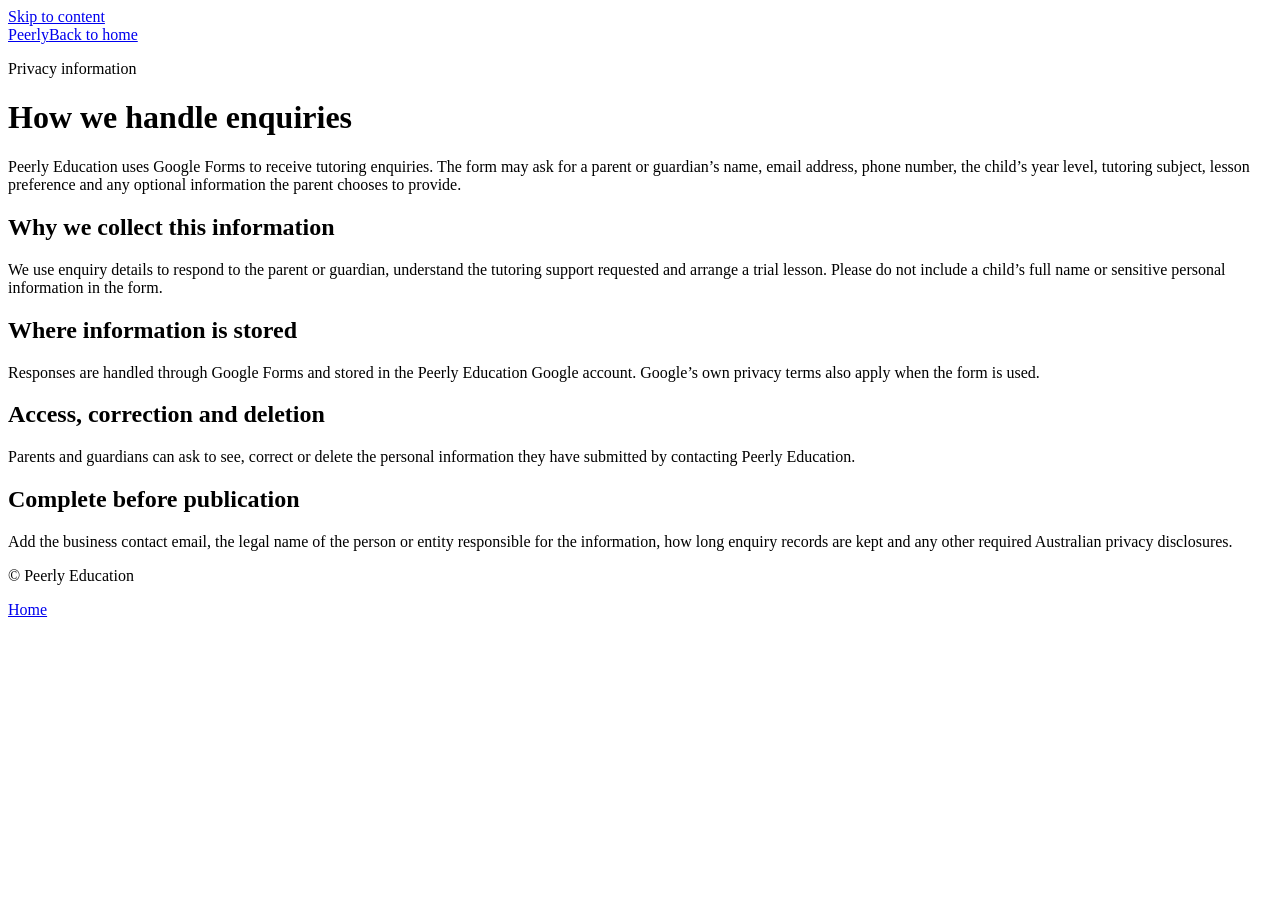
==== privacy.html @ bdd9d7d8 "Add privacy.html" ====
<!doctype html>
<html lang="en-AU">
<head>
  <meta charset="utf-8">
  <meta name="viewport" content="width=device-width, initial-scale=1">
  <title>Privacy | Peerly Education</title>
  <meta name="description" content="How Peerly Education handles tutoring enquiries.">
  <link rel="icon" href="assets/favicon.svg" type="image/svg+xml">
  <link rel="preconnect" href="https://fonts.googleapis.com">
  <link rel="preconnect" href="https://fonts.gstatic.com" crossorigin>
  <link href="https://fonts.googleapis.com/css2?family=Barlow+Condensed:wght@600;700&family=DM+Sans:wght@400;500;600;700&display=swap" rel="stylesheet">
  <link rel="stylesheet" href="assets/styles.css">
</head>
<body class="privacy-page">
  <a class="skip-link" href="#main">Skip to content</a>
  <header class="site-header"><div class="nav-wrap"><a class="wordmark" href="index.html"><span class="wordmark-dot" aria-hidden="true"></span><span>Peerly</span></a><a class="text-link" href="index.html">Back to home</a></div></header>
  <main class="privacy-main" id="main">
    <p class="eyebrow">Privacy information</p>
    <h1>How we handle enquiries</h1>
    <p>Peerly Education uses Google Forms to receive tutoring enquiries. The form may ask for a parent or guardian’s name, email address, phone number, the child’s year level, tutoring subject, lesson preference and any optional information the parent chooses to provide.</p>
    <h2>Why we collect this information</h2>
    <p>We use enquiry details to respond to the parent or guardian, understand the tutoring support requested and arrange a trial lesson. Please do not include a child’s full name or sensitive personal information in the form.</p>
    <h2>Where information is stored</h2>
    <p>Responses are handled through Google Forms and stored in the Peerly Education Google account. Google’s own privacy terms also apply when the form is used.</p>
    <h2>Access, correction and deletion</h2>
    <p>Parents and guardians can ask to see, correct or delete the personal information they have submitted by contacting Peerly Education.</p>
    <div class="privacy-owner-note" role="note">
      <h2>Complete before publication</h2>
      <p>Add the business contact email, the legal name of the person or entity responsible for the information, how long enquiry records are kept and any other required Australian privacy disclosures.</p>
    </div>
  </main>
  <footer class="site-footer"><div class="footer-bottom"><p>© Peerly Education</p><a href="index.html">Home</a></div></footer>
</body>
</html>
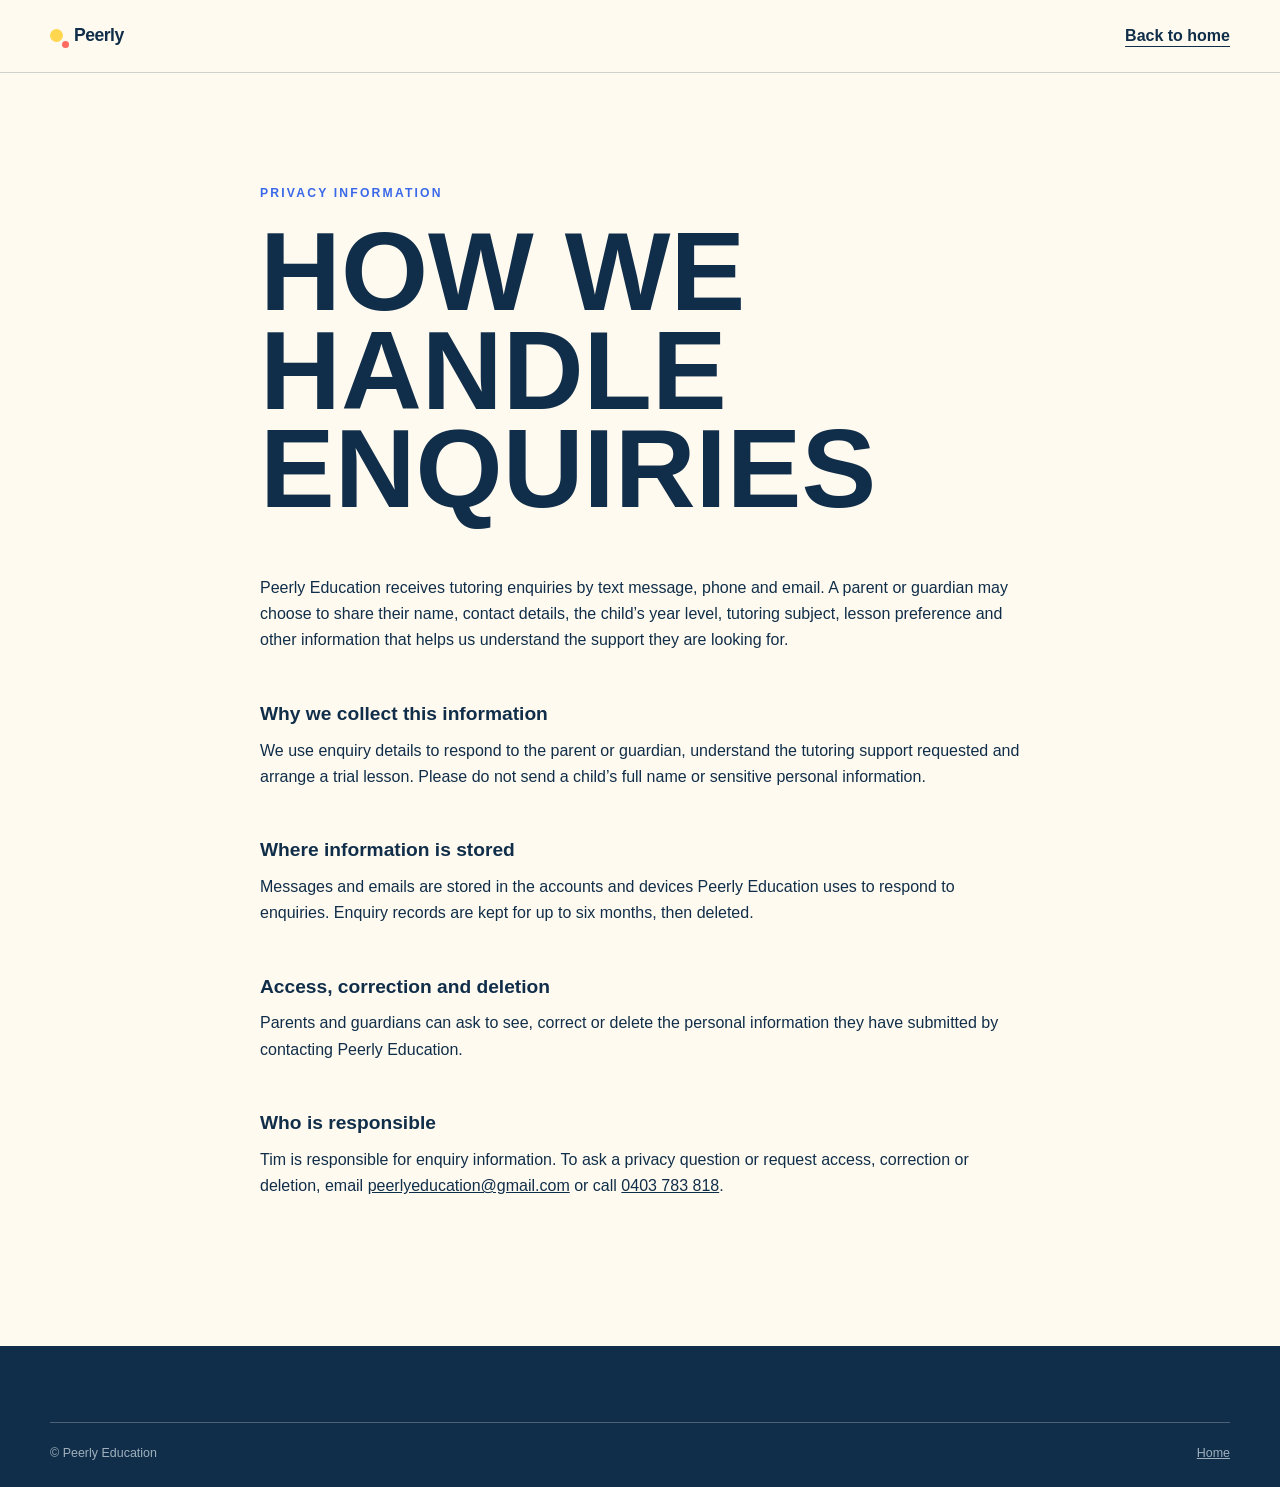
==== commit 3331773c: "Update privacy.html" ====
--- a/privacy.html
+++ b/privacy.html
@@ -17,17 +17,15 @@
   <main class="privacy-main" id="main">
     <p class="eyebrow">Privacy information</p>
     <h1>How we handle enquiries</h1>
-    <p>Peerly Education uses Google Forms to receive tutoring enquiries. The form may ask for a parent or guardian’s name, email address, phone number, the child’s year level, tutoring subject, lesson preference and any optional information the parent chooses to provide.</p>
+    <p>Peerly Education receives tutoring enquiries by text message, phone and email. A parent or guardian may choose to share their name, contact details, the child’s year level, tutoring subject, lesson preference and other information that helps us understand the support they are looking for.</p>
     <h2>Why we collect this information</h2>
-    <p>We use enquiry details to respond to the parent or guardian, understand the tutoring support requested and arrange a trial lesson. Please do not include a child’s full name or sensitive personal information in the form.</p>
+    <p>We use enquiry details to respond to the parent or guardian, understand the tutoring support requested and arrange a trial lesson. Please do not send a child’s full name or sensitive personal information.</p>
     <h2>Where information is stored</h2>
-    <p>Responses are handled through Google Forms and stored in the Peerly Education Google account. Google’s own privacy terms also apply when the form is used.</p>
+    <p>Messages and emails are stored in the accounts and devices Peerly Education uses to respond to enquiries. Enquiry records are kept for up to six months, then deleted.</p>
     <h2>Access, correction and deletion</h2>
     <p>Parents and guardians can ask to see, correct or delete the personal information they have submitted by contacting Peerly Education.</p>
-    <div class="privacy-owner-note" role="note">
-      <h2>Complete before publication</h2>
-      <p>Add the business contact email, the legal name of the person or entity responsible for the information, how long enquiry records are kept and any other required Australian privacy disclosures.</p>
-    </div>
+    <h2>Who is responsible</h2>
+    <p>Tim is responsible for enquiry information. To ask a privacy question or request access, correction or deletion, email <a href="mailto:peerlyeducation@gmail.com">peerlyeducation@gmail.com</a> or call <a href="tel:+61403783818">0403 783 818</a>.</p>
   </main>
   <footer class="site-footer"><div class="footer-bottom"><p>© Peerly Education</p><a href="index.html">Home</a></div></footer>
 </body>
--- a/assets/styles.css
+++ b/assets/styles.css
@@ -0,0 +1,290 @@
+:root {
+  --ink: #102e49;
+  --blue: #3968e8;
+  --paper: #fffaf0;
+  --white: #fffefa;
+  --yellow: #ffd64f;
+  --coral: #ff6b61;
+  --mint: #bde9d8;
+  --line: rgba(16, 46, 73, 0.2);
+  --muted: #526474;
+  --display: "Barlow Condensed", sans-serif;
+  --body: "DM Sans", sans-serif;
+  --page: min(1180px, calc(100% - 40px));
+  --radius: 22px;
+}
+
+* { box-sizing: border-box; }
+html { scroll-behavior: smooth; scroll-padding-top: 88px; }
+body { margin: 0; overflow-x: hidden; background: var(--paper); color: var(--ink); font-family: var(--body); font-size: 16px; line-height: 1.65; }
+body::before { content: ""; position: fixed; inset: 0; z-index: -1; opacity: 0.17; pointer-events: none; background-image: radial-gradient(var(--ink) 0.55px, transparent 0.55px); background-size: 18px 18px; }
+a { color: inherit; }
+button, a { -webkit-tap-highlight-color: transparent; }
+button { font: inherit; }
+h1, h2, h3, p { margin-top: 0; }
+h1, h2, h3 { text-wrap: balance; }
+p { text-wrap: pretty; }
+.skip-link { position: fixed; top: 8px; left: 8px; z-index: 200; padding: 10px 16px; transform: translateY(-150%); background: var(--yellow); color: var(--ink); font-weight: 700; }
+.skip-link:focus { transform: translateY(0); }
+:focus-visible { outline: 3px solid var(--blue); outline-offset: 4px; }
+.hidden { display: none !important; }
+
+.site-header { position: sticky; top: 0; z-index: 100; background: rgba(255, 250, 240, 0.92); border-bottom: 1px solid var(--line); backdrop-filter: blur(12px); }
+.nav-wrap { width: var(--page); min-height: 72px; margin: 0 auto; display: flex; align-items: center; justify-content: space-between; gap: 24px; }
+.wordmark { display: inline-flex; align-items: center; gap: 11px; color: var(--ink); font-size: 1.1rem; font-weight: 800; text-decoration: none; letter-spacing: -0.03em; }
+.wordmark-dot { width: 13px; height: 13px; border-radius: 50%; background: var(--yellow); box-shadow: 9px 9px 0 -3px var(--coral); }
+.site-nav { display: flex; align-items: center; gap: 30px; }
+.site-nav a { position: relative; font-size: 0.77rem; font-weight: 700; letter-spacing: 0.08em; text-decoration: none; text-transform: uppercase; }
+.site-nav a:not(.nav-cta)::after { content: ""; position: absolute; right: 0; bottom: -5px; left: 0; height: 2px; transform: scaleX(0); transform-origin: right; background: var(--blue); transition: transform 260ms ease; }
+.site-nav a:hover::after { transform: scaleX(1); transform-origin: left; }
+.nav-cta { padding: 10px 17px; border-radius: 999px; background: var(--ink); color: var(--white); }
+.menu-button { display: none; min-width: 44px; min-height: 44px; border: 0; background: transparent; color: var(--ink); font-size: 0.78rem; font-weight: 700; letter-spacing: 0.08em; text-transform: uppercase; }
+
+.hero { position: relative; min-height: calc(100svh - 72px); padding: clamp(72px, 10vw, 128px) 0 48px; display: grid; align-items: center; overflow: hidden; }
+.hero-inner { width: min(980px, calc(100% - 40px)); margin: 0 auto; position: relative; }
+.eyebrow { margin-bottom: 20px; color: var(--blue); font-size: 0.76rem; font-weight: 700; letter-spacing: 0.18em; text-transform: uppercase; }
+.hero h1 { max-width: 920px; margin-bottom: 44px; font-family: var(--display); font-size: clamp(4.5rem, 12vw, 9.5rem); font-weight: 700; letter-spacing: -0.045em; line-height: 0.82; text-transform: uppercase; }
+.hero h1 mark { display: table; margin: 16px 0 0 clamp(0px, 7vw, 90px); padding: 0.04em 0.14em 0.1em; transform: rotate(-1deg); border-radius: 10px; background: var(--yellow); color: var(--ink); }
+.hero-bottom { max-width: 720px; margin-left: auto; display: grid; grid-template-columns: minmax(0, 1.2fr) auto; align-items: end; gap: 48px; }
+.hero-copy { margin: 0; font-size: clamp(1rem, 2vw, 1.24rem); line-height: 1.55; }
+.hero-actions { display: flex; align-items: flex-start; flex-direction: column; gap: 14px; }
+.button { min-height: 50px; padding: 13px 19px; display: inline-flex; align-items: center; justify-content: space-between; gap: 24px; border: 2px solid transparent; border-radius: 999px; font-weight: 700; text-decoration: none; transition: transform 240ms ease, background-color 240ms ease, color 240ms ease; }
+.button:hover { transform: translateY(-2px); }
+.button-primary { min-width: 220px; background: var(--ink); color: var(--white); }
+.button-primary:hover { background: var(--blue); }
+.text-link { display: inline-flex; align-items: center; gap: 9px; padding: 4px 0; font-weight: 700; text-decoration-thickness: 1px; text-underline-offset: 5px; }
+.subject-line { margin: clamp(64px, 9vw, 110px) 0 0; padding-top: 20px; border-top: 1px solid var(--line); display: flex; gap: 14px 30px; flex-wrap: wrap; color: var(--muted); font-size: 0.76rem; font-weight: 700; letter-spacing: 0.12em; text-transform: uppercase; }
+.subject-line span + span::before { content: "/"; margin-right: 30px; color: var(--blue); }
+.hero-orbit { position: absolute; width: 160px; height: 320px; top: 22%; opacity: 0.85; }
+.hero-orbit::before { content: ""; position: absolute; top: 24px; bottom: 24px; width: 4px; border-radius: 50%; background: var(--blue); }
+.hero-orbit span, .hero-orbit i { position: absolute; width: 18px; height: 18px; border-radius: 50%; }
+.hero-orbit span { top: 13px; background: var(--yellow); }
+.hero-orbit i { bottom: 13px; background: var(--coral); }
+.hero-orbit-left { left: -88px; }
+.hero-orbit-right { right: -88px; transform: scaleX(-1); }
+.hero-orbit-left::before, .hero-orbit-left span, .hero-orbit-left i, .hero-orbit-right::before, .hero-orbit-right span, .hero-orbit-right i { right: 0; }
+
+.section { width: var(--page); margin: 0 auto; padding: clamp(88px, 11vw, 136px) 0; }
+.section-heading { margin-bottom: 72px; display: grid; grid-template-columns: 80px minmax(0, 760px); gap: 24px; }
+.section-heading h2, .pricing h2, .trial h2 { margin: 0; font-family: var(--display); font-size: clamp(3.2rem, 7vw, 6rem); font-weight: 700; letter-spacing: -0.035em; line-height: 0.95; text-transform: uppercase; }
+.section-number { padding-top: 5px; color: var(--coral); font-family: var(--display); font-size: 1.2rem; font-weight: 700; }
+.why-layout { display: grid; grid-template-columns: minmax(0, 1.5fr) minmax(280px, 0.75fr); align-items: start; gap: clamp(40px, 8vw, 100px); }
+.principles { border-top: 2px solid var(--ink); }
+.principles article { padding: 28px 0; display: grid; grid-template-columns: 48px minmax(200px, 0.7fr) 1fr; align-items: baseline; gap: 24px; border-bottom: 1px solid var(--line); }
+.principles h3 { margin: 0; font-size: 1.15rem; line-height: 1.3; }
+.principles p { margin: 0; }
+.principle-index { color: var(--blue); font-family: var(--display); font-weight: 700; }
+.founder-note { position: relative; padding: 34px; transform: rotate(1.5deg); border: 2px solid var(--ink); border-radius: var(--radius); background: var(--white); box-shadow: 9px 9px 0 var(--yellow); }
+.founder-note::before { content: ""; position: absolute; width: 18px; height: 18px; top: -10px; right: 44px; border-radius: 50%; background: var(--coral); }
+.founder-note p:not(.eyebrow) { font-size: 1rem; }
+.signature { margin-top: 28px; color: var(--blue); font-family: var(--display); font-size: 1.6rem; font-weight: 700; }
+.philosophy-statement { margin-top: clamp(80px, 10vw, 120px); padding: clamp(36px, 6vw, 64px); display: grid; grid-template-columns: minmax(250px, 0.85fr) minmax(0, 1.15fr); gap: 24px clamp(40px, 8vw, 100px); border: 2px solid var(--ink); background: var(--yellow); }
+.philosophy-statement .eyebrow { grid-column: 1 / -1; margin-bottom: 0; color: var(--ink); }
+.philosophy-lead { margin: 0; font-family: var(--display); font-size: clamp(2.8rem, 6vw, 5.2rem); font-weight: 700; letter-spacing: -0.03em; line-height: 0.95; text-transform: uppercase; }
+.philosophy-copy { align-self: end; }
+.philosophy-copy p { font-size: 1.05rem; }
+.philosophy-copy p:last-child { margin-bottom: 0; }
+
+.credibility { padding: 52px 0; background: var(--ink); color: var(--white); }
+.credibility-inner { width: var(--page); margin: 0 auto; display: grid; grid-template-columns: 1fr 1.15fr; align-items: center; gap: 72px; }
+.stat-group { display: grid; grid-template-columns: 1.2fr 0.8fr; align-items: end; gap: 32px; }
+.stat { margin: 0; display: flex; align-items: center; gap: 24px; }
+.stat strong { color: var(--yellow); font-family: var(--display); font-size: clamp(4.5rem, 9vw, 7.5rem); line-height: 0.8; }
+.stat span { max-width: 150px; font-size: 0.78rem; font-weight: 700; letter-spacing: 0.12em; line-height: 1.4; text-transform: uppercase; }
+.stat-secondary { align-items: flex-start; flex-direction: column; gap: 12px; padding-left: 32px; border-left: 1px solid rgba(255,255,255,0.35); }
+.stat-secondary strong { color: var(--coral); font-size: clamp(3.5rem, 6vw, 5.5rem); }
+.school-note { margin: 0; padding-left: 52px; border-left: 1px solid rgba(255,255,255,0.35); font-size: clamp(1.05rem, 2vw, 1.35rem); }
+.school-note strong { color: var(--mint); }
+.location-note { margin: 16px 0 0 52px; color: var(--yellow); font-size: 0.75rem; font-weight: 700; letter-spacing: 0.1em; text-transform: uppercase; }
+
+.testimonials { padding-bottom: clamp(96px, 12vw, 152px); }
+.testimonial-layout { display: grid; grid-template-columns: minmax(320px, 0.8fr) minmax(0, 1.2fr); align-items: stretch; gap: clamp(32px, 6vw, 72px); }
+.testimonial-layout figure { margin: 0; }
+.feedback-visual { position: relative; min-height: 520px; overflow: hidden; border: 2px solid var(--ink); background: var(--ink); }
+.feedback-ring { position: absolute; width: 310px; height: 310px; top: 50%; left: 50%; transform: translate(-50%, -50%); border: 2px solid var(--blue); border-radius: 50%; }
+.feedback-ring::before, .feedback-ring::after { content: ""; position: absolute; border: 1px solid rgba(255,255,255,0.25); border-radius: 50%; }
+.feedback-ring::before { inset: 38px; }
+.feedback-ring::after { inset: 78px; }
+.feedback-centre, .feedback-node { position: absolute; display: grid; place-items: center; border-radius: 50%; font-size: 0.7rem; font-weight: 700; letter-spacing: 0.1em; text-transform: uppercase; }
+.feedback-centre { width: 112px; height: 112px; top: 50%; left: 50%; transform: translate(-50%, -50%); background: var(--yellow); color: var(--ink); font-family: var(--display); font-size: 1.35rem; letter-spacing: 0.04em; }
+.feedback-node { width: 96px; height: 96px; color: var(--ink); }
+.feedback-parent { top: 48px; left: 48px; background: var(--coral); }
+.feedback-student { right: 32px; bottom: 80px; background: var(--mint); }
+.feedback-tutor { bottom: 36px; left: 38px; background: var(--white); }
+.feedback-spark { position: absolute; width: 18px; height: 18px; transform: rotate(45deg); background: var(--yellow); }
+.feedback-spark-one { top: 70px; right: 48px; }
+.feedback-spark-two { right: 48%; bottom: 54px; width: 11px; height: 11px; background: var(--coral); }
+.testimonial-notes { display: grid; align-content: center; gap: 0; border-top: 2px solid var(--ink); }
+.testimonial-note { position: relative; padding: 34px 24px 34px 76px; border-bottom: 1px solid var(--line); }
+.testimonial-note::before { content: "“"; position: absolute; top: 24px; left: 8px; color: var(--blue); font-family: var(--display); font-size: 5rem; font-weight: 700; line-height: 1; }
+.testimonial-note blockquote { margin: 0 0 20px; font-size: clamp(1.15rem, 2vw, 1.55rem); font-weight: 600; line-height: 1.45; }
+.testimonial-note-featured { padding-top: 44px; padding-bottom: 44px; background: var(--mint); border: 2px solid var(--ink); }
+.testimonial-note-featured blockquote { font-family: var(--display); font-size: clamp(2.6rem, 5vw, 4.5rem); letter-spacing: -0.03em; line-height: 0.95; text-transform: uppercase; }
+.testimonial-note-coral { margin: 20px 0 0 9%; transform: rotate(-1deg); border: 2px solid var(--ink); background: var(--coral); }
+.testimonial-layout figcaption { font-size: 0.73rem; font-weight: 700; letter-spacing: 0.13em; text-transform: uppercase; }
+
+.service-list { border-top: 2px solid var(--ink); }
+.service-item { min-height: 170px; padding: 30px 34px; display: grid; grid-template-columns: 56px minmax(0, 1fr) auto; align-items: center; gap: 32px; border-bottom: 2px solid var(--ink); transition: transform 240ms ease; }
+.service-item:hover { transform: translateX(8px); }
+.service-yellow { background: var(--yellow); }
+.service-mint { background: var(--mint); }
+.service-coral { background: var(--coral); }
+.service-count { margin: 0; align-self: start; font-family: var(--display); font-size: 1.1rem; font-weight: 700; }
+.service-item h3 { margin-bottom: 5px; font-family: var(--display); font-size: clamp(2rem, 4vw, 3.2rem); line-height: 1; text-transform: uppercase; }
+.service-item div p { max-width: 650px; margin: 0; }
+.year-pill { margin: 0; padding: 8px 14px; border: 1px solid currentColor; border-radius: 999px; font-size: 0.74rem; font-weight: 700; letter-spacing: 0.08em; white-space: nowrap; text-transform: uppercase; }
+
+.team { width: 100%; padding-right: max(20px, calc((100% - 1180px) / 2)); padding-left: max(20px, calc((100% - 1180px) / 2)); background: var(--ink); color: var(--white); }
+.section-heading-light .section-number { color: var(--yellow); }
+.section-heading-light .eyebrow { color: var(--mint); }
+.heading-copy { max-width: 650px; margin: 26px 0 0; color: #d5dee5; font-size: 1.08rem; }
+.team-grid { display: grid; grid-template-columns: 1.3fr 1fr; border-top: 1px solid rgba(255,255,255,0.3); border-left: 1px solid rgba(255,255,255,0.3); }
+.person { min-height: 250px; padding: clamp(28px, 5vw, 52px); display: grid; grid-template-columns: 100px minmax(0, 1fr); align-items: center; gap: 28px; border-right: 1px solid rgba(255,255,255,0.3); border-bottom: 1px solid rgba(255,255,255,0.3); }
+.person:nth-child(2) { margin-top: 56px; }
+.person-featured { background: var(--yellow); color: var(--ink); }
+.person-placeholder { color: #adc0ce; }
+.person-mark { width: 90px; aspect-ratio: 1; display: grid; place-items: center; border: 2px solid currentColor; border-radius: 50%; font-family: var(--display); font-size: 3.5rem; font-weight: 700; }
+.person h3 { margin-bottom: 5px; font-family: var(--display); font-size: 3rem; line-height: 1; text-transform: uppercase; }
+.person p { margin-bottom: 0; }
+.person-role { margin-bottom: 14px !important; color: var(--coral); font-size: 0.72rem; font-weight: 700; letter-spacing: 0.14em; text-transform: uppercase; }
+.person-featured .person-role { color: var(--blue); }
+
+.steps { margin: 0; padding: 0; display: grid; grid-template-columns: repeat(4, 1fr); list-style: none; }
+.steps li { position: relative; padding: 0 28px 0 0; }
+.steps li::before { content: ""; position: absolute; top: 23px; left: 48px; right: 0; height: 2px; background: var(--line); }
+.steps li:last-child::before { display: none; }
+.steps span { position: relative; z-index: 1; width: 48px; height: 48px; margin-bottom: 30px; display: grid; place-items: center; border: 2px solid var(--ink); border-radius: 50%; background: var(--paper); font-family: var(--display); font-size: 1.25rem; font-weight: 700; }
+.steps li:nth-child(2) span { background: var(--yellow); }
+.steps li:nth-child(3) span { background: var(--mint); }
+.steps li:nth-child(4) span { background: var(--coral); }
+.steps h3 { margin-bottom: 10px; font-size: 1rem; }
+.steps p { margin: 0; color: var(--muted); font-size: 0.93rem; }
+
+.pricing { width: 100%; padding-right: max(20px, calc((100% - 1180px) / 2)); padding-left: max(20px, calc((100% - 1180px) / 2)); display: grid; grid-template-columns: minmax(0, 0.9fr) minmax(460px, 1.1fr); align-items: end; gap: clamp(48px, 9vw, 120px); background: var(--mint); }
+.pricing-copy > p:last-child { max-width: 540px; margin: 28px 0 0; }
+.price-list { border-top: 2px solid var(--ink); }
+.price-list article { padding: 30px 0; display: flex; align-items: flex-end; justify-content: space-between; gap: 24px; border-bottom: 1px solid rgba(16,46,73,0.35); }
+.price-list article:first-child { padding-top: 0; }
+.price-list p { margin: 0; font-weight: 700; }
+.price-list span { display: block; color: var(--muted); font-size: 0.85rem; font-weight: 400; }
+.price { white-space: nowrap; }
+.price strong { font-family: var(--display); font-size: 4rem; line-height: 0.8; }
+
+.trial { position: relative; padding: clamp(92px, 13vw, 160px) 20px; overflow: hidden; background: var(--coral); text-align: center; }
+.trial-inner { position: relative; z-index: 1; max-width: 780px; margin: 0 auto; }
+.trial .eyebrow { color: var(--ink); }
+.trial h2 { margin-bottom: 28px; font-size: clamp(4rem, 9vw, 8rem); }
+.trial-inner > p:not(.eyebrow, .booking-status) { max-width: 580px; margin: 0 auto 34px; font-size: 1.1rem; }
+.button-dark { min-width: min(100%, 320px); background: var(--ink); color: var(--white); }
+.button-dark:hover { background: var(--white); color: var(--ink); }
+.button[aria-disabled="true"] { cursor: not-allowed; opacity: 0.62; }
+.button[aria-disabled="true"]:hover { transform: none; background: var(--ink); color: var(--white); }
+.booking-status { max-width: 520px; margin: 18px auto 0; font-size: 0.8rem; }
+.trial-decoration span { position: absolute; border-radius: 50%; }
+.trial-decoration span:nth-child(1) { width: 160px; height: 160px; top: -45px; left: 8%; border: 4px solid var(--yellow); }
+.trial-decoration span:nth-child(2) { width: 48px; height: 48px; right: 9%; bottom: 18%; background: var(--yellow); }
+.trial-decoration span:nth-child(3) { width: 18px; height: 18px; right: 18%; top: 20%; background: var(--blue); }
+
+.site-footer { padding: 76px 0 24px; background: var(--ink); color: var(--white); }
+.footer-top, .footer-bottom { width: var(--page); margin: 0 auto; }
+.footer-top { padding-bottom: 70px; display: grid; grid-template-columns: 1.5fr repeat(3, 1fr); gap: 48px; }
+.wordmark-light { color: var(--white); }
+.footer-top > div:first-child p { margin: 18px 0 0; color: #b8c6d1; }
+.footer-top > div:not(:first-child) { display: flex; align-items: flex-start; flex-direction: column; gap: 8px; }
+.footer-top a { color: #dbe4ea; text-decoration-thickness: 1px; text-underline-offset: 4px; }
+.footer-top p { margin: 0; color: #dbe4ea; }
+.footer-label { margin-bottom: 8px !important; color: var(--yellow) !important; font-size: 0.72rem; font-weight: 700; letter-spacing: 0.14em; text-transform: uppercase; }
+.footer-bottom { padding-top: 20px; display: flex; justify-content: space-between; gap: 24px; border-top: 1px solid rgba(255,255,255,0.25); color: #9fb0bd; font-size: 0.78rem; }
+.footer-bottom p { margin: 0; }
+
+.privacy-page { background: var(--paper); }
+.privacy-main { width: min(760px, calc(100% - 40px)); min-height: 75vh; margin: 0 auto; padding: 110px 0 130px; }
+.privacy-main h1 { margin-bottom: 56px; font-family: var(--display); font-size: clamp(4rem, 10vw, 7rem); line-height: 0.88; text-transform: uppercase; }
+.privacy-main h2 { margin: 44px 0 8px; font-size: 1.2rem; }
+.privacy-owner-note { margin-top: 56px; padding: 26px 30px; border: 2px solid var(--ink); background: var(--yellow); }
+.privacy-owner-note h2 { margin-top: 0; }
+
+@media (max-width: 900px) {
+  .menu-button { display: inline-flex; align-items: center; gap: 10px; }
+  .menu-lines, .menu-lines::before { width: 20px; height: 2px; display: block; background: currentColor; }
+  .menu-lines { position: relative; }
+  .menu-lines::before { content: ""; position: absolute; top: 6px; }
+  .site-nav { position: fixed; inset: 72px 0 auto; padding: 32px 20px 44px; transform: translateY(-130%); visibility: hidden; display: flex; align-items: stretch; flex-direction: column; gap: 0; background: var(--paper); border-bottom: 2px solid var(--ink); transition: transform 260ms ease, visibility 260ms; }
+  .site-nav a { min-height: 52px; display: flex; align-items: center; border-bottom: 1px solid var(--line); font-size: 0.9rem; }
+  .site-nav .nav-cta { margin-top: 18px; padding: 0 20px; justify-content: center; border: 0; }
+  .menu-open .site-nav { transform: translateY(0); visibility: visible; }
+  .hero-bottom { grid-template-columns: 1fr; gap: 28px; }
+  .hero-actions { align-items: flex-start; }
+  .why-layout, .philosophy-statement, .credibility-inner, .pricing { grid-template-columns: 1fr; }
+  .founder-note { max-width: 560px; }
+  .credibility-inner { gap: 38px; }
+  .school-note { padding: 38px 0 0; border-top: 1px solid rgba(255,255,255,0.35); border-left: 0; }
+  .location-note { margin-left: 0; }
+  .testimonial-layout { grid-template-columns: 1fr; }
+  .feedback-visual { min-height: 440px; }
+  .service-item { grid-template-columns: 44px minmax(0, 1fr); }
+  .service-item .year-pill { grid-column: 2; justify-self: start; }
+  .team-grid { grid-template-columns: 1fr 1fr; }
+  .person { grid-template-columns: 70px 1fr; }
+  .person-mark { width: 64px; font-size: 2.5rem; }
+  .steps { grid-template-columns: 1fr 1fr; gap: 52px 28px; }
+  .steps li:nth-child(2)::before { display: none; }
+  .pricing { align-items: start; }
+  .footer-top { grid-template-columns: 1.4fr 1fr; }
+}
+
+@media (max-width: 620px) {
+  :root { --page: calc(100% - 32px); }
+  .nav-wrap { min-height: 64px; }
+  .site-nav { inset: 64px 0 auto; }
+  .hero { min-height: auto; padding-top: 72px; }
+  .hero h1 { font-size: clamp(4rem, 19vw, 6.3rem); }
+  .hero h1 mark { margin-top: 12px; margin-left: 0; }
+  .hero-copy { font-size: 1rem; }
+  .subject-line { flex-direction: column; gap: 8px; }
+  .subject-line span + span::before { content: none; }
+  .hero-orbit { display: none; }
+  .section-heading { margin-bottom: 48px; grid-template-columns: 1fr; gap: 6px; }
+  .section-number { display: none; }
+  .section-heading h2, .pricing h2 { font-size: clamp(3rem, 15vw, 4.5rem); }
+  .principles article { grid-template-columns: 34px 1fr; gap: 12px; }
+  .principles article > p:last-child { grid-column: 2; }
+  .founder-note { padding: 28px; }
+  .philosophy-statement { padding: 28px 22px; }
+  .philosophy-lead { font-size: clamp(2.7rem, 14vw, 4rem); }
+  .feedback-visual { min-height: 380px; }
+  .feedback-ring { width: 250px; height: 250px; }
+  .feedback-node { width: 78px; height: 78px; }
+  .feedback-parent { top: 30px; left: 24px; }
+  .feedback-student { right: 20px; bottom: 52px; }
+  .feedback-tutor { bottom: 24px; left: 24px; }
+  .testimonial-note { padding: 30px 20px 30px 64px; }
+  .testimonial-note-coral { margin-left: 0; }
+  .stat-group { grid-template-columns: 1fr 1fr; gap: 18px; }
+  .stat { align-items: flex-start; flex-direction: column; gap: 16px; }
+  .stat-secondary { padding-left: 18px; }
+  .stat span { max-width: none; }
+  .service-item { min-height: 0; padding: 28px 18px; grid-template-columns: 1fr; gap: 13px; }
+  .service-item .year-pill { grid-column: 1; }
+  .service-count { display: none; }
+  .team-grid { grid-template-columns: 1fr; }
+  .person, .person:nth-child(2) { min-height: 210px; margin-top: 0; padding: 30px 22px; grid-template-columns: 64px 1fr; }
+  .person h3 { font-size: 2.4rem; }
+  .steps { grid-template-columns: 1fr; gap: 0; }
+  .steps li { min-height: 160px; padding: 0 0 36px 72px; }
+  .steps li::before, .steps li:nth-child(2)::before { top: 48px; right: auto; bottom: 0; left: 23px; width: 2px; height: auto; display: block; }
+  .steps li:last-child::before { display: none; }
+  .steps span { position: absolute; left: 0; top: 0; }
+  .price-list article { align-items: flex-start; flex-direction: column; }
+  .price-list article:first-child { padding-top: 30px; }
+  .price strong { font-size: 3.6rem; }
+  .trial h2 { font-size: clamp(3.8rem, 18vw, 6rem); }
+  .footer-top { grid-template-columns: 1fr; }
+  .footer-bottom { flex-direction: column; gap: 6px; }
+  .privacy-main { padding-top: 80px; }
+}
+
+@media (prefers-reduced-motion: reduce) {
+  html { scroll-behavior: auto; }
+  *, *::before, *::after { scroll-behavior: auto !important; transition-duration: 0.01ms !important; }
+}
